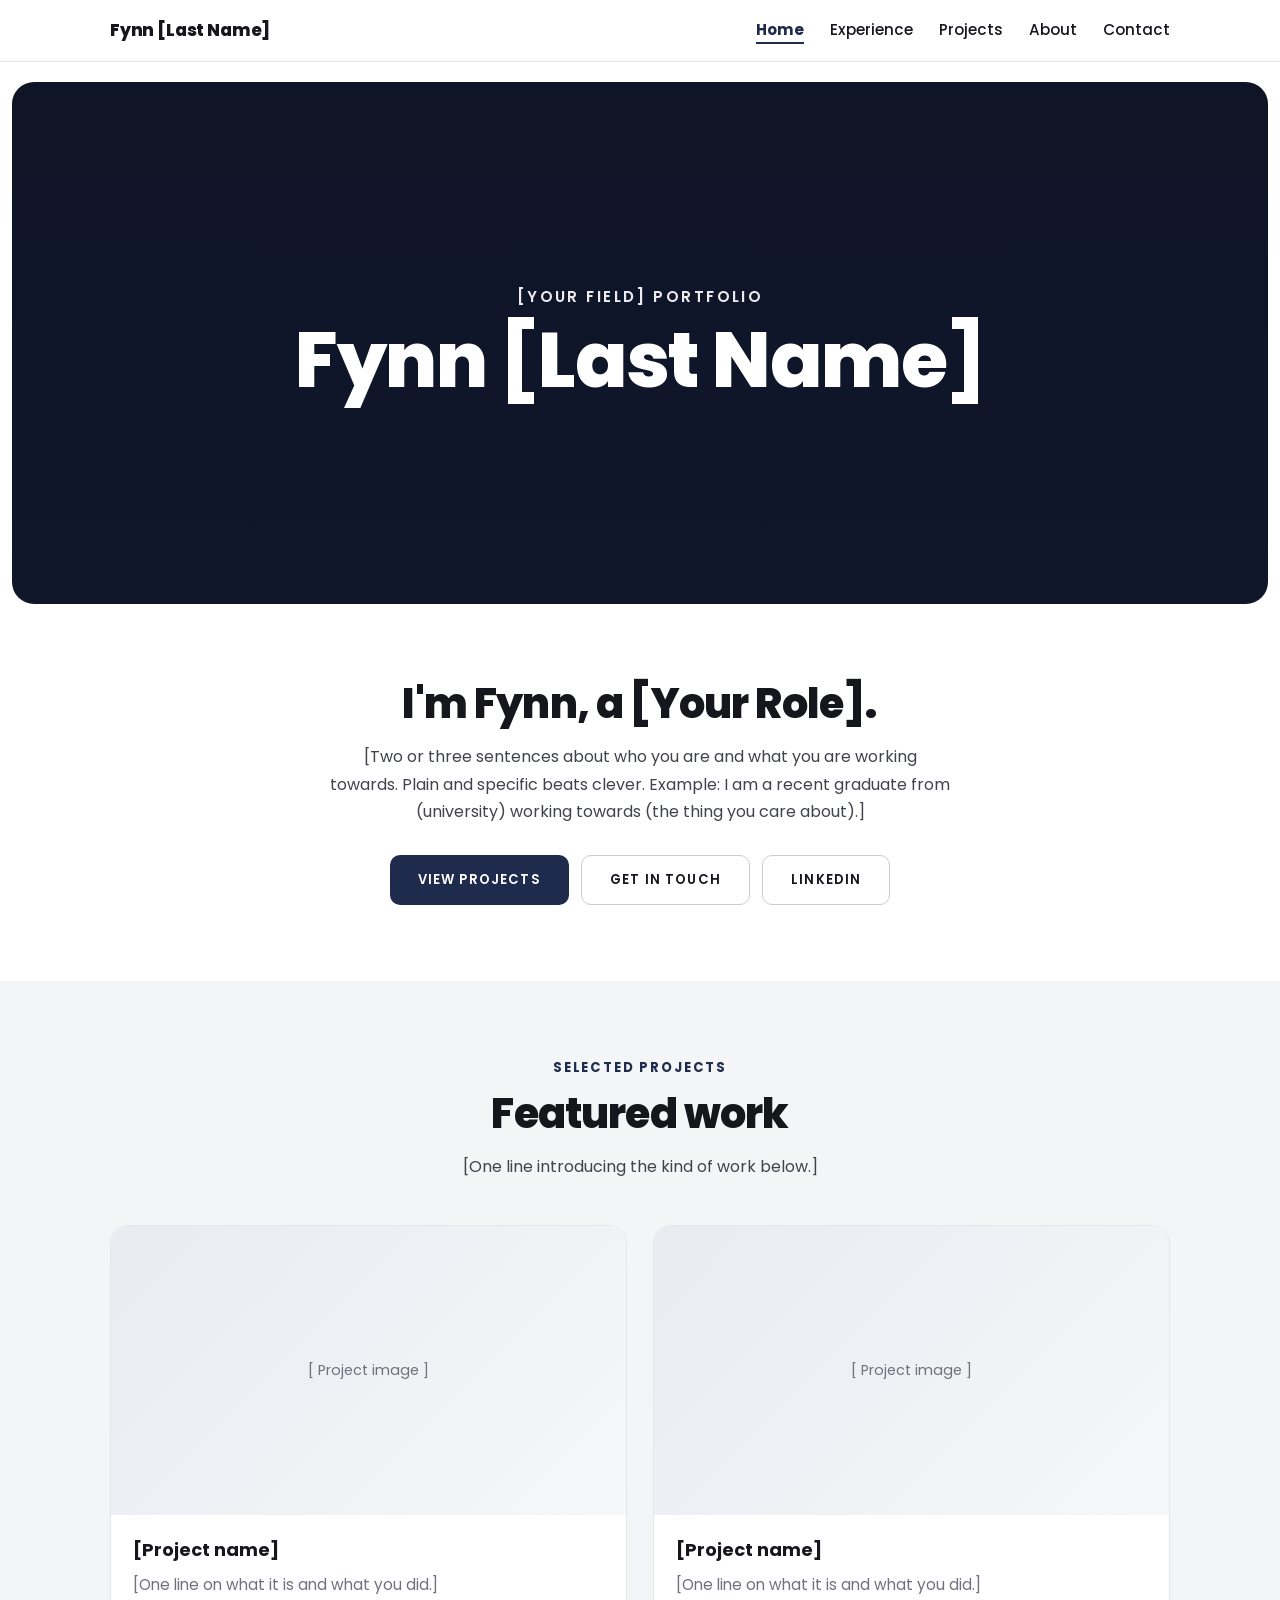
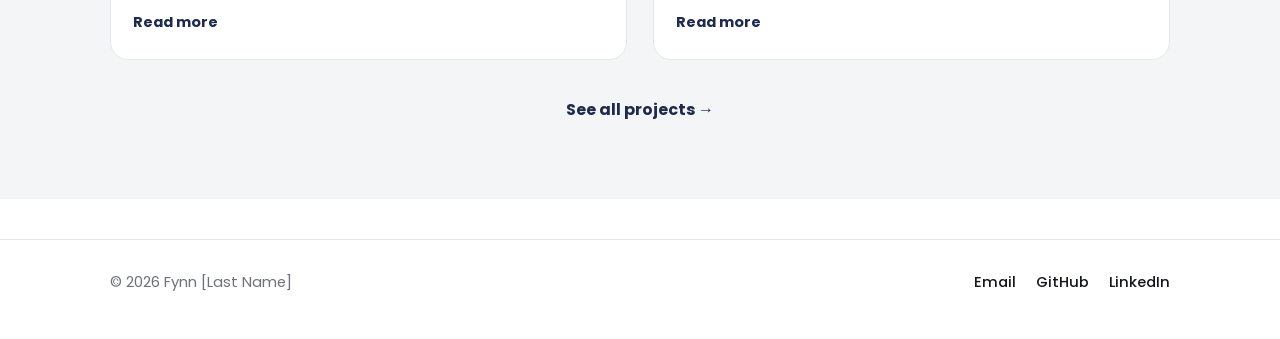
==== index.html @ 91747a7c "First Iteration of website" ====
<!DOCTYPE html>
<html lang="en">
<head>
  <meta charset="UTF-8">
  <meta name="viewport" content="width=device-width, initial-scale=1.0">
  <!-- Shows in the browser tab and in Google results. -->
  <title>Fynn [Last Name] - Portfolio</title>
  <!-- One short sentence about you, for search engines. -->
  <meta name="description" content="[Portfolio of Fynn, a (your role). One sentence about what you do.]">

  <!-- The Poppins font. Needs internet; falls back to a system font without it. -->
  <link rel="preconnect" href="https://fonts.googleapis.com">
  <link rel="preconnect" href="https://fonts.gstatic.com" crossorigin>
  <link href="https://fonts.googleapis.com/css2?family=Poppins:wght@400;500;600;700;800&display=swap" rel="stylesheet">

  <!-- The one stylesheet shared by every page. -->
  <link rel="stylesheet" href="styles.css">
</head>

<body>

  <!-- ============ NAVIGATION ============
       This nav is copied into all five pages. If you change a
       link, make the same change in every HTML file. The link
       for the page you are on gets class="active". -->
  <header class="topbar">
    <div class="wrap topbar-inner">
      <a class="wordmark" href="index.html">Fynn [Last Name]</a>
      <nav class="nav-links">
        <a href="index.html" class="active">Home</a>
        <a href="experience.html">Experience</a>
        <a href="projects.html">Projects</a>
        <a href="about.html">About</a>
        <a href="contact.html">Contact</a>
      </nav>
    </div>
  </header>

  <!-- ============ HERO BANNER ============
       The photo behind this text is set in styles.css, in the
       section marked "4. Homepage hero banner". Put your image
       at images/banner.jpg and it appears automatically. -->
  <section class="hero">
    <div>
      <p class="kicker">[Your Field] Portfolio</p>
      <h1>Fynn [Last Name]</h1>
    </div>
  </section>

  <!-- ============ INTRO ============ -->
  <section class="section">
    <div class="wrap">
      <h2 class="section-title">I'm Fynn, a [Your Role].</h2>
      <p class="section-sub">
        [Two or three sentences about who you are and what you are working
        towards. Plain and specific beats clever. Example: I am a recent
        graduate from (university) working towards (the thing you care about).]
      </p>
      <div class="btn-row">
        <a class="btn" href="projects.html">View Projects</a>
        <a class="btn btn-outline" href="contact.html">Get in Touch</a>
        <!-- Put your real LinkedIn address here. -->
        <a class="btn btn-outline" href="https://linkedin.com/in/yourusername">LinkedIn</a>
      </div>
    </div>
  </section>

  <!-- ============ FEATURED WORK ============
       Two highlights here; the full list lives on projects.html. -->
  <section class="section section-soft">
    <div class="wrap">
      <p class="eyebrow">Selected projects</p>
      <h2 class="section-title">Featured work</h2>
      <p class="section-sub">[One line introducing the kind of work below.]</p>

      <div class="project-grid">

        <!-- To add another card, copy one whole <article> block.
             To use a real photo, replace the <div class="thumb">
             line with:
             <img class="thumb" src="images/project-1.jpg" alt="[What the photo shows]"> -->
        <article class="card">
          <div class="thumb">[ Project image ]</div>
          <div class="card-body">
            <h3>[Project name]</h3>
            <p>[One line on what it is and what you did.]</p>
            <a class="card-link" href="projects.html">Read more</a>
          </div>
        </article>

        <article class="card">
          <div class="thumb">[ Project image ]</div>
          <div class="card-body">
            <h3>[Project name]</h3>
            <p>[One line on what it is and what you did.]</p>
            <a class="card-link" href="projects.html">Read more</a>
          </div>
        </article>

      </div>

      <p class="center-link"><a href="projects.html">See all projects →</a></p>
    </div>
  </section>

  <!-- ============ FOOTER ============
       Copied into all five pages, like the nav. -->
  <footer>
    <div class="wrap footer-inner">
      <p>&copy; <span id="year"></span> Fynn [Last Name]</p>
      <div class="footer-links">
        <!-- Update these with your real addresses. -->
        <a href="mailto:you@example.com">Email</a>
        <a href="https://github.com/yourusername">GitHub</a>
        <a href="https://linkedin.com/in/yourusername">LinkedIn</a>
      </div>
    </div>
  </footer>

  <!-- Fills in the current year automatically. -->
  <script>
    document.getElementById("year").textContent = new Date().getFullYear();
  </script>
</body>
</html>
---- styles.css ----
/* ==============================================================
   FYNN'S PORTFOLIO - SHARED STYLESHEET
   Every page links to this one file, so a change here updates
   the whole site at once.

   Quick map of this file:
     1. Colours & rounding  (edit these to re-theme everything)
     2. Base styles
     3. Top navigation bar
     4. Homepage hero banner   <- YOUR BANNER IMAGE LIVES HERE
     5. Sections & headings
     6. Buttons
     7. Project cards
     8. Experience & education rows
     9. About page
    10. Skills tags
    11. Footer
    12. Phones & accessibility
   ============================================================== */


/* ---- 1. Colours & rounding ---- */
:root {
  --paper: #ffffff;        /* page background */
  --paper-soft: #f4f5f7;   /* light grey band behind some sections */
  --ink: #16171d;          /* headings, near-black */
  --body-text: #41434c;    /* paragraph text */
  --muted: #6f727e;        /* secondary text */
  --navy: #1f2b4d;         /* buttons, links, highlights */
  --navy-dark: #141c33;    /* button hover + hero fallback colour */
  --line: #e6e7ec;         /* hairline borders */
  --radius: 18px;          /* rounded corners on cards */
}


/* ---- 2. Base styles ---- */
* { box-sizing: border-box; margin: 0; padding: 0; }

html { scroll-behavior: smooth; }

body {
  font-family: "Poppins", -apple-system, BlinkMacSystemFont, "Segoe UI",
               Roboto, Helvetica, Arial, sans-serif;
  background: var(--paper);
  color: var(--ink);
  line-height: 1.7;
  -webkit-font-smoothing: antialiased;
}

img { display: block; max-width: 100%; }

/* The centred column that most content sits inside. */
.wrap { width: min(1060px, 100% - 48px); margin-inline: auto; }


/* ---- 3. Top navigation bar ----
   The nav is copied into every page. If you change a link here
   in one HTML file, make the same change in all five files. */
.topbar {
  position: sticky;
  top: 0;
  z-index: 50;
  background: rgba(255, 255, 255, 0.92);
  backdrop-filter: blur(8px);
  border-bottom: 1px solid var(--line);
}
.topbar-inner {
  display: flex;
  align-items: center;
  justify-content: space-between;
  flex-wrap: wrap;
  gap: 10px 18px;
  padding: 16px 0;
}
.wordmark {
  font-weight: 800;
  font-size: 1.05rem;
  letter-spacing: -0.01em;
  color: var(--ink);
  text-decoration: none;
}
.nav-links { display: flex; flex-wrap: wrap; gap: 6px 26px; }
.nav-links a {
  color: var(--ink);
  text-decoration: none;
  font-size: 0.95rem;
  font-weight: 500;
  transition: color 0.15s ease;
}
.nav-links a:hover { color: var(--navy); }
/* The page you are currently on gets class="active" in the HTML. */
.nav-links a.active {
  color: var(--navy);
  font-weight: 700;
  text-decoration: underline;
  text-underline-offset: 7px;
  text-decoration-thickness: 2px;
}


/* ---- 4. Homepage hero banner ----
   YOUR BANNER IMAGE GOES HERE.
   Drop a wide image into the "images" folder and name it
   banner.jpg (or change the file name in the url(...) below).
   Until the file exists, the hero shows a deep navy backdrop
   instead, so nothing ever looks broken.
   The dark gradient layered on top keeps the white text
   readable over any photo. */
.hero {
  width: min(100% - 24px, 1560px);
  margin: 20px auto 0;
  min-height: clamp(340px, 58vh, 600px);
  border-radius: 22px;
  display: grid;
  place-items: center;
  text-align: center;
  padding: 48px 24px;
  color: #ffffff;
  background-color: var(--navy-dark);
  background-image:
    linear-gradient(rgba(10, 14, 28, 0.55), rgba(10, 14, 28, 0.35)),
    url("images/banner.jpg");
  background-size: cover;
  background-position: center;
}
.hero .kicker {
  font-size: 0.95rem;
  font-weight: 600;
  letter-spacing: 0.16em;
  text-transform: uppercase;
  opacity: 0.92;
}
.hero h1 {
  margin-top: 10px;
  font-size: clamp(2.6rem, 7.5vw, 4.8rem);
  font-weight: 800;
  letter-spacing: -0.02em;
  line-height: 1.05;
}


/* ---- 5. Sections & headings ---- */
.section { padding: 76px 0; }
.section-soft { background: var(--paper-soft); }

/* Small uppercase line above a heading, e.g. "Selected projects". */
.eyebrow {
  text-align: center;
  font-size: 0.82rem;
  font-weight: 700;
  letter-spacing: 0.14em;
  text-transform: uppercase;
  color: var(--navy);
}

/* Big centred headings, like "Summary" on the site you liked. */
.section-title {
  text-align: center;
  font-size: clamp(1.9rem, 4vw, 2.6rem);
  font-weight: 800;
  letter-spacing: -0.02em;
  line-height: 1.15;
}
.eyebrow + .section-title { margin-top: 10px; }

/* Even bigger version, used as the main title on inner pages. */
.page-title { font-size: clamp(2.3rem, 6vw, 3.3rem); }

/* The sentence underneath a heading. */
.section-sub {
  text-align: center;
  margin: 16px auto 0;
  max-width: 62ch;
  color: var(--body-text);
}


/* ---- 6. Buttons ---- */
.btn-row {
  margin-top: 30px;
  display: flex;
  flex-wrap: wrap;
  gap: 12px;
  justify-content: center;
}
.btn {
  display: inline-flex;
  align-items: center;
  justify-content: center;
  padding: 13px 28px;
  border-radius: 10px;
  background: var(--navy);
  color: #ffffff;
  text-decoration: none;
  font-size: 0.82rem;
  font-weight: 600;
  letter-spacing: 0.09em;
  text-transform: uppercase;
  transition: background 0.15s ease, color 0.15s ease,
              border-color 0.15s ease, transform 0.15s ease;
}
.btn:hover { background: var(--navy-dark); transform: translateY(-1px); }

/* Quieter version with just a border. */
.btn-outline {
  background: transparent;
  color: var(--ink);
  border: 1px solid #c9ccd6;
}
.btn-outline:hover {
  background: transparent;
  color: var(--navy);
  border-color: var(--navy);
}


/* ---- 7. Project cards ---- */
.project-grid {
  margin-top: 44px;
  display: grid;
  grid-template-columns: 1fr 1fr;
  gap: 26px;
}
.card {
  background: var(--paper);
  border: 1px solid var(--line);
  border-radius: var(--radius);
  overflow: hidden;
  transition: transform 0.18s ease, box-shadow 0.18s ease;
}
.card:hover {
  transform: translateY(-4px);
  box-shadow: 0 14px 34px rgba(22, 23, 29, 0.08);
}

/* The image area at the top of each card. Works as a grey
   placeholder <div> now, and as a real <img> once you swap one in. */
.thumb {
  width: 100%;
  aspect-ratio: 16 / 9;
  object-fit: cover;
  background: linear-gradient(135deg, #e9ebf1, #f6f7fa);
  display: grid;
  place-items: center;
  color: var(--muted);
  font-size: 0.9rem;
}
.card-body { padding: 20px 22px 24px; }
.card-body h3 { font-size: 1.12rem; font-weight: 700; }
.card-body p { margin-top: 6px; color: var(--muted); font-size: 0.96rem; }
.card-link {
  display: inline-block;
  margin-top: 12px;
  color: var(--navy);
  font-weight: 700;
  font-size: 0.9rem;
  text-decoration: none;
}
.card-link:hover { text-decoration: underline; }

/* Centred "See all projects" style link under a section. */
.center-link { margin-top: 36px; text-align: center; }
.center-link a { color: var(--navy); font-weight: 700; text-decoration: none; }
.center-link a:hover { text-decoration: underline; }


/* ---- 8. Experience & education rows ---- */
.xp-list { margin-top: 40px; }
.xp {
  display: grid;
  grid-template-columns: 200px 1fr;
  gap: 10px 32px;
  padding: 26px 0;
  border-top: 1px solid var(--line);
}
.xp:last-child { border-bottom: 1px solid var(--line); }
.xp .dates { color: var(--navy); font-weight: 700; font-size: 0.95rem; }
.xp .place { color: var(--muted); font-size: 0.9rem; margin-top: 2px; }
.xp h3 { font-size: 1.12rem; font-weight: 700; }
.xp .xp-body {
  margin-top: 6px;
  color: var(--body-text);
  font-size: 0.98rem;
  max-width: 62ch;
}


/* ---- 9. About page ---- */
.about-grid {
  margin-top: 44px;
  display: grid;
  grid-template-columns: 360px 1fr;
  gap: 48px;
  align-items: start;
}

/* Portrait photo slot. Same trick as .thumb: grey placeholder
   now, real photo later. */
.portrait {
  width: 100%;
  aspect-ratio: 4 / 5;
  border-radius: 24px;
  object-fit: cover;
  background: linear-gradient(160deg, #e9ebf1, #f6f7fa);
  display: grid;
  place-items: center;
  color: var(--muted);
  font-size: 0.9rem;
}
.about-text p { color: var(--body-text); }
.about-text p + p { margin-top: 16px; }


/* ---- 10. Skills tags ---- */
.tags {
  display: flex;
  flex-wrap: wrap;
  gap: 10px;
  justify-content: center;
  margin-top: 28px;
}
.tags span {
  background: #ffffff;
  border: 1px solid var(--line);
  border-radius: 10px;
  padding: 8px 16px;
  font-size: 0.92rem;
}

/* Small centred note, used on the contact page. */
.fineprint {
  margin-top: 28px;
  text-align: center;
  color: var(--muted);
  font-size: 0.92rem;
}


/* ---- 11. Footer ---- */
footer { border-top: 1px solid var(--line); margin-top: 40px; }
.footer-inner {
  padding: 30px 0 44px;
  display: flex;
  flex-wrap: wrap;
  align-items: center;
  justify-content: space-between;
  gap: 14px 24px;
  color: var(--muted);
  font-size: 0.92rem;
}
.footer-links { display: flex; flex-wrap: wrap; gap: 20px; }
.footer-links a { color: var(--ink); text-decoration: none; font-weight: 500; }
.footer-links a:hover { color: var(--navy); }


/* ---- 12. Phones & accessibility ---- */
:focus-visible {
  outline: 3px solid var(--navy);
  outline-offset: 3px;
  border-radius: 4px;
}

@media (max-width: 760px) {
  .section { padding: 56px 0; }
  .topbar-inner { justify-content: center; }
  .project-grid { grid-template-columns: 1fr; }
  .xp { grid-template-columns: 1fr; gap: 4px; padding: 22px 0; }
  .xp .place { margin-bottom: 8px; }
  .about-grid { grid-template-columns: 1fr; gap: 28px; }
  .portrait { max-width: 340px; margin-inline: auto; }
}

/* Respect people who prefer less motion. */
@media (prefers-reduced-motion: reduce) {
  html { scroll-behavior: auto; }
  * { transition: none !important; }
  .card:hover, .btn:hover { transform: none; }
}
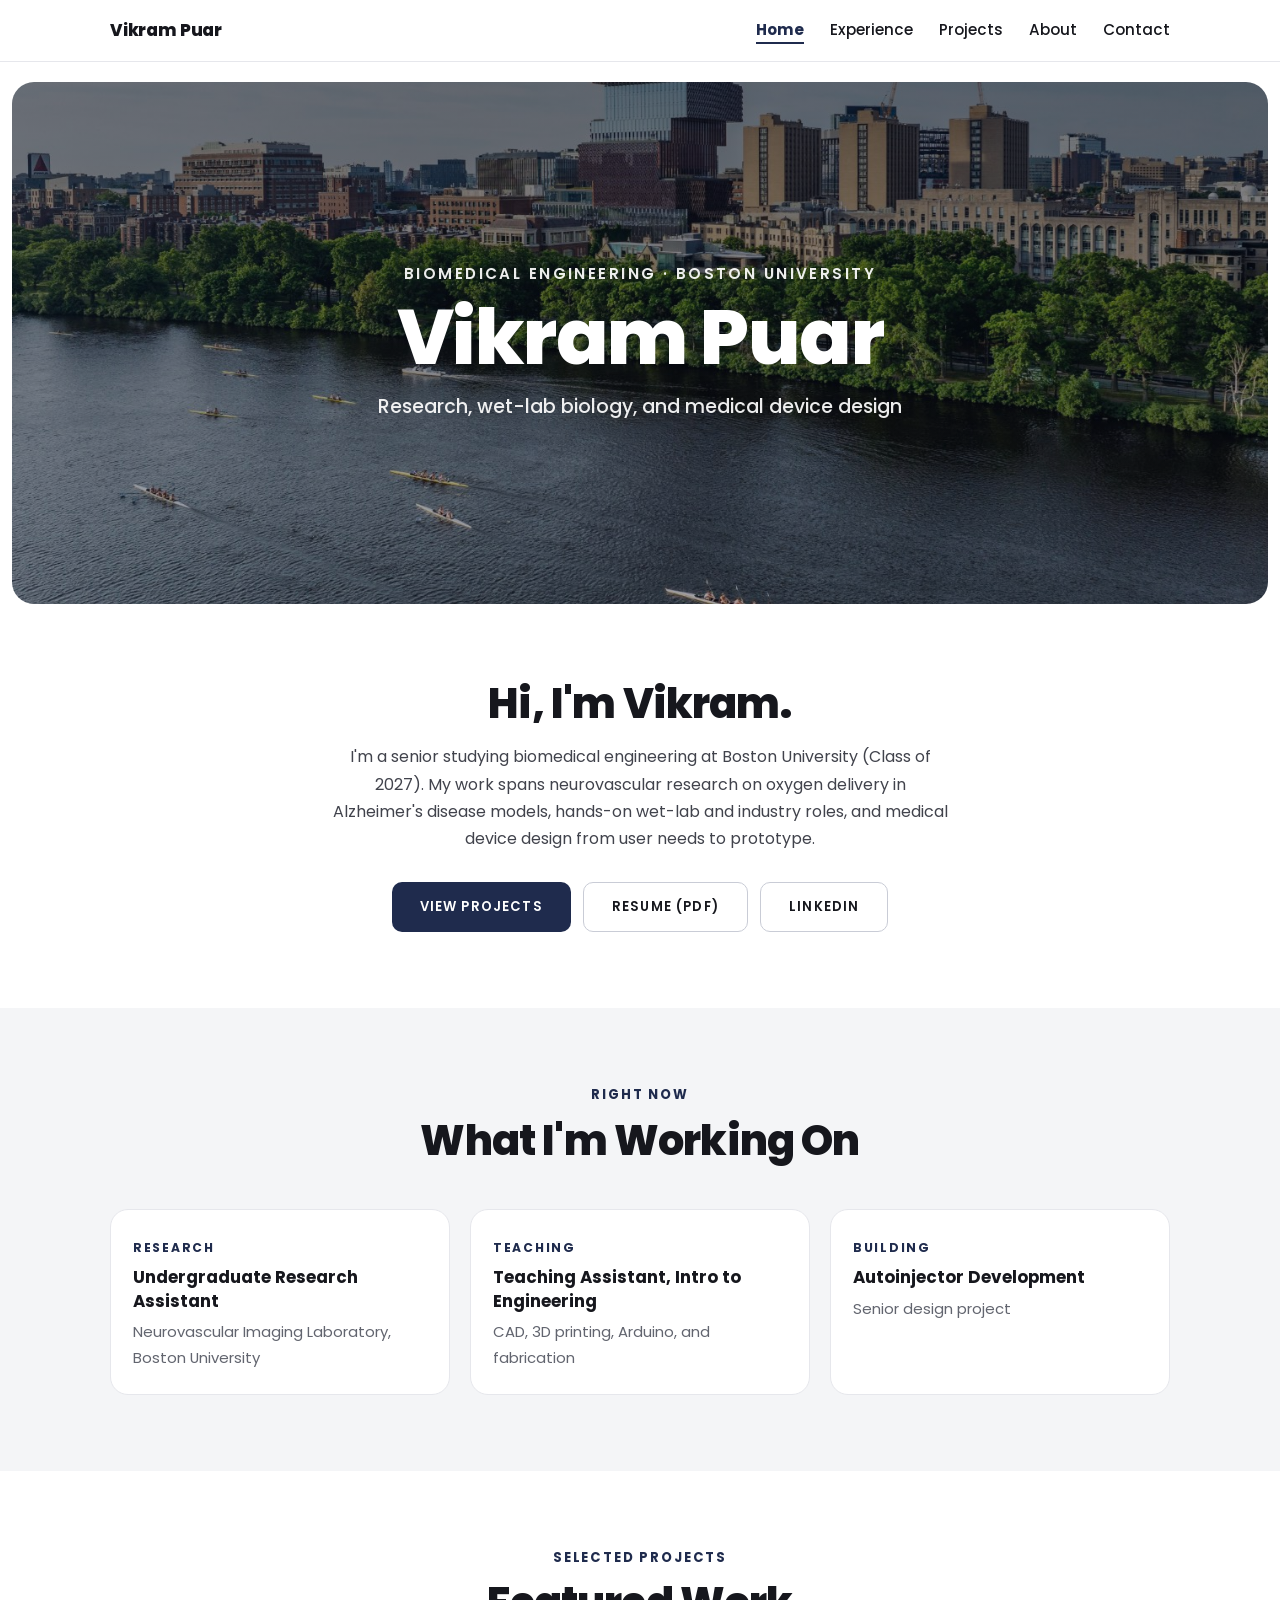
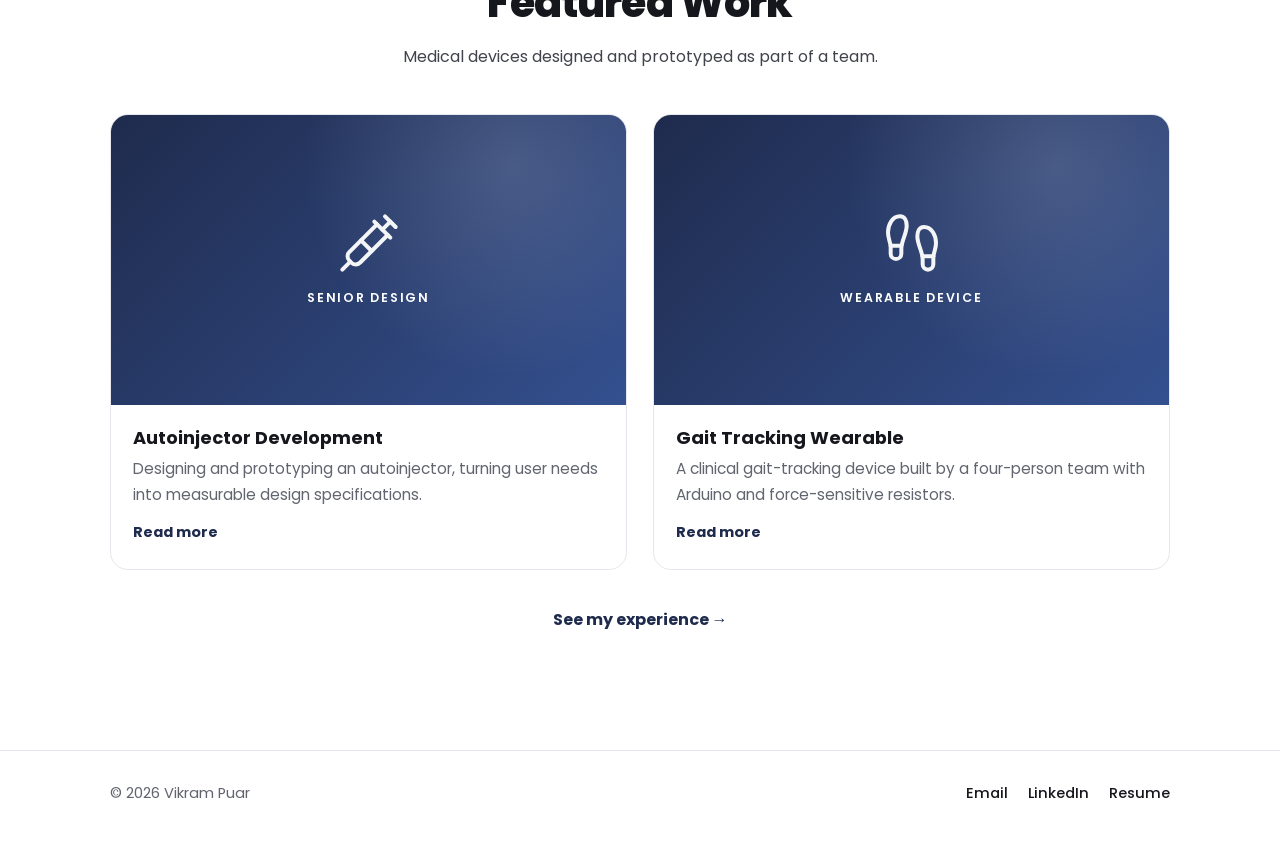
==== commit 3332e99e: "Version 2 of portfolio website Fill in resume content across all pages, move and compress the banner" ====
--- a/index.html
+++ b/index.html
@@ -4,9 +4,19 @@
   <meta charset="UTF-8">
   <meta name="viewport" content="width=device-width, initial-scale=1.0">
   <!-- Shows in the browser tab and in Google results. -->
-  <title>Fynn [Last Name] - Portfolio</title>
+  <title>Vikram Puar - Biomedical Engineering Portfolio</title>
   <!-- One short sentence about you, for search engines. -->
-  <meta name="description" content="[Portfolio of Fynn, a (your role). One sentence about what you do.]">
+  <meta name="description" content="Vikram Puar is a biomedical engineering student at Boston University working across neurovascular research, wet-lab biology, and medical device design.">
+
+  <!-- How the link looks when shared on LinkedIn, iMessage, etc.
+       If the site's address changes, update og:url and og:image. -->
+  <meta property="og:type" content="website">
+  <meta property="og:title" content="Vikram Puar - Biomedical Engineering Portfolio">
+  <meta property="og:description" content="Biomedical engineering student at Boston University. Research, wet-lab biology, and medical device design.">
+  <meta property="og:url" content="https://vikram-puar.github.io/portfolio/">
+  <meta property="og:image" content="https://vikram-puar.github.io/portfolio/images/banner.jpg">
+
+  <link rel="icon" href="favicon.svg" type="image/svg+xml">
 
   <!-- The Poppins font. Needs internet; falls back to a system font without it. -->
   <link rel="preconnect" href="https://fonts.googleapis.com">
@@ -25,9 +35,9 @@
        for the page you are on gets class="active". -->
   <header class="topbar">
     <div class="wrap topbar-inner">
-      <a class="wordmark" href="index.html">Fynn [Last Name]</a>
+      <a class="wordmark" href="index.html">Vikram Puar</a>
       <nav class="nav-links">
-        <a href="index.html" class="active">Home</a>
+        <a href="index.html" class="active" aria-current="page">Home</a>
         <a href="experience.html">Experience</a>
         <a href="projects.html">Projects</a>
         <a href="about.html">About</a>
@@ -36,83 +46,118 @@
     </div>
   </header>
 
+  <main>
+
   <!-- ============ HERO BANNER ============
-       The photo behind this text is set in styles.css, in the
-       section marked "4. Homepage hero banner". Put your image
-       at images/banner.jpg and it appears automatically. -->
+       The photo behind this text is images/banner.jpg, set in
+       styles.css under "4. Homepage hero banner". -->
   <section class="hero">
     <div>
-      <p class="kicker">[Your Field] Portfolio</p>
-      <h1>Fynn [Last Name]</h1>
+      <p class="kicker">Biomedical Engineering &middot; Boston University</p>
+      <h1>Vikram Puar</h1>
+      <p class="tagline">Research, wet-lab biology, and medical device design</p>
     </div>
   </section>
 
   <!-- ============ INTRO ============ -->
   <section class="section">
     <div class="wrap">
-      <h2 class="section-title">I'm Fynn, a [Your Role].</h2>
+      <h2 class="section-title">Hi, I'm Vikram.</h2>
       <p class="section-sub">
-        [Two or three sentences about who you are and what you are working
-        towards. Plain and specific beats clever. Example: I am a recent
-        graduate from (university) working towards (the thing you care about).]
+        I'm a senior studying biomedical engineering at Boston University
+        (Class of 2027). My work spans neurovascular research on oxygen
+        delivery in Alzheimer's disease models, hands-on wet-lab and
+        industry roles, and medical device design from user needs to
+        prototype.
       </p>
       <div class="btn-row">
         <a class="btn" href="projects.html">View Projects</a>
-        <a class="btn btn-outline" href="contact.html">Get in Touch</a>
-        <!-- Put your real LinkedIn address here. -->
-        <a class="btn btn-outline" href="https://linkedin.com/in/yourusername">LinkedIn</a>
+        <a class="btn btn-outline" href="Vikram-Puar-Resume.pdf" target="_blank" rel="noopener">Resume (PDF)</a>
+        <a class="btn btn-outline" href="https://www.linkedin.com/in/vikram-puar/" target="_blank" rel="noopener">LinkedIn</a>
+      </div>
+    </div>
+  </section>
+
+  <!-- ============ CURRENTLY ============
+       What you are doing right now. Update these as things change. -->
+  <section class="section section-soft">
+    <div class="wrap">
+      <p class="eyebrow">Right now</p>
+      <h2 class="section-title">What I'm Working On</h2>
+
+      <div class="now-grid">
+        <div class="now-item">
+          <p class="label">Research</p>
+          <h3>Undergraduate Research Assistant</h3>
+          <p>Neurovascular Imaging Laboratory, Boston University</p>
+        </div>
+        <div class="now-item">
+          <p class="label">Teaching</p>
+          <h3>Teaching Assistant, Intro to Engineering</h3>
+          <p>CAD, 3D printing, Arduino, and fabrication</p>
+        </div>
+        <div class="now-item">
+          <p class="label">Building</p>
+          <h3>Autoinjector Development</h3>
+          <p>Senior design project</p>
+        </div>
       </div>
     </div>
   </section>
 
   <!-- ============ FEATURED WORK ============
-       Two highlights here; the full list lives on projects.html. -->
-  <section class="section section-soft">
+       Two highlights here; the full details live on projects.html. -->
+  <section class="section">
     <div class="wrap">
       <p class="eyebrow">Selected projects</p>
-      <h2 class="section-title">Featured work</h2>
-      <p class="section-sub">[One line introducing the kind of work below.]</p>
+      <h2 class="section-title">Featured Work</h2>
+      <p class="section-sub">Medical devices designed and prototyped as part of a team.</p>
 
       <div class="project-grid">
 
-        <!-- To add another card, copy one whole <article> block.
-             To use a real photo, replace the <div class="thumb">
-             line with:
-             <img class="thumb" src="images/project-1.jpg" alt="[What the photo shows]"> -->
+        <!-- To use a real photo, replace the <div class="thumb ..."> block
+             with: <img class="thumb" src="images/autoinjector.jpg" alt="[What the photo shows]"> -->
         <article class="card">
-          <div class="thumb">[ Project image ]</div>
+          <div class="thumb thumb-art">
+            <svg viewBox="0 0 24 24" fill="none" stroke="currentColor" stroke-width="1.5" stroke-linecap="round" stroke-linejoin="round" aria-hidden="true"><path d="m18 2 4 4"/><path d="m17 7 3-3"/><path d="M19 9 8.7 19.3c-1 1-2.5 1-3.4 0l-.6-.6c-1-1-1-2.5 0-3.4L15 5"/><path d="m9 11 4 4"/><path d="m5 19-3 3"/><path d="m14 4 6 6"/></svg>
+            <span>Senior Design</span>
+          </div>
           <div class="card-body">
-            <h3>[Project name]</h3>
-            <p>[One line on what it is and what you did.]</p>
-            <a class="card-link" href="projects.html">Read more</a>
+            <h3>Autoinjector Development</h3>
+            <p>Designing and prototyping an autoinjector, turning user needs into measurable design specifications.</p>
+            <a class="card-link" href="projects.html#autoinjector">Read more</a>
           </div>
         </article>
 
         <article class="card">
-          <div class="thumb">[ Project image ]</div>
+          <div class="thumb thumb-art">
+            <svg viewBox="0 0 24 24" fill="none" stroke="currentColor" stroke-width="1.5" stroke-linecap="round" stroke-linejoin="round" aria-hidden="true"><path d="M4 16v-2.38C4 11.5 2.97 10.5 3 8c.03-2.72 1.49-6 4.5-6C9.37 2 10 3.8 10 5.5c0 3.11-2 5.66-2 8.68V16a2 2 0 1 1-4 0Z"/><path d="M20 20v-2.38c0-2.12 1.03-3.12 1-5.62-.03-2.72-1.49-6-4.5-6C14.63 6 14 7.8 14 9.5c0 3.11 2 5.66 2 8.68V20a2 2 0 1 0 4 0Z"/><path d="M16 17h4"/><path d="M4 13h4"/></svg>
+            <span>Wearable Device</span>
+          </div>
           <div class="card-body">
-            <h3>[Project name]</h3>
-            <p>[One line on what it is and what you did.]</p>
-            <a class="card-link" href="projects.html">Read more</a>
+            <h3>Gait Tracking Wearable</h3>
+            <p>A clinical gait-tracking device built by a four-person team with Arduino and force-sensitive resistors.</p>
+            <a class="card-link" href="projects.html#gait-wearable">Read more</a>
           </div>
         </article>
 
       </div>
 
-      <p class="center-link"><a href="projects.html">See all projects →</a></p>
+      <p class="center-link"><a href="experience.html">See my experience →</a></p>
     </div>
   </section>
+
+  </main>
 
   <!-- ============ FOOTER ============
        Copied into all five pages, like the nav. -->
   <footer>
     <div class="wrap footer-inner">
-      <p>&copy; <span id="year"></span> Fynn [Last Name]</p>
+      <p>&copy; <span id="year"></span> Vikram Puar</p>
       <div class="footer-links">
-        <!-- Update these with your real addresses. -->
-        <a href="mailto:you@example.com">Email</a>
-        <a href="https://github.com/yourusername">GitHub</a>
-        <a href="https://linkedin.com/in/yourusername">LinkedIn</a>
+        <a href="mailto:vikramp@bu.edu">Email</a>
+        <a href="https://www.linkedin.com/in/vikram-puar/" target="_blank" rel="noopener">LinkedIn</a>
+        <a href="Vikram-Puar-Resume.pdf" target="_blank" rel="noopener">Resume</a>
       </div>
     </div>
   </footer>
--- a/styles.css
+++ b/styles.css
@@ -1,5 +1,5 @@
 /* ==============================================================
-   FYNN'S PORTFOLIO - SHARED STYLESHEET
+   VIKRAM PUAR PORTFOLIO - SHARED STYLESHEET
    Every page links to this one file, so a change here updates
    the whole site at once.
 
@@ -25,7 +25,7 @@
   --paper-soft: #f4f5f7;   /* light grey band behind some sections */
   --ink: #16171d;          /* headings, near-black */
   --body-text: #41434c;    /* paragraph text */
-  --muted: #6f727e;        /* secondary text */
+  --muted: #62656f;        /* secondary text */
   --navy: #1f2b4d;         /* buttons, links, highlights */
   --navy-dark: #141c33;    /* button hover + hero fallback colour */
   --line: #e6e7ec;         /* hairline borders */
@@ -36,9 +36,14 @@
 /* ---- 2. Base styles ---- */
 * { box-sizing: border-box; margin: 0; padding: 0; }
 
-html { scroll-behavior: smooth; }
+/* scroll-padding keeps #anchor targets from hiding under the sticky nav. */
+html { scroll-behavior: smooth; scroll-padding-top: 80px; }
 
 body {
+  /* Column layout so the footer sits at the bottom on short pages. */
+  min-height: 100vh;
+  display: flex;
+  flex-direction: column;
   font-family: "Poppins", -apple-system, BlinkMacSystemFont, "Segoe UI",
                Roboto, Helvetica, Arial, sans-serif;
   background: var(--paper);
@@ -47,6 +52,7 @@
   -webkit-font-smoothing: antialiased;
 }
 
+main { flex: 1; }
 img { display: block; max-width: 100%; }
 
 /* The centred column that most content sits inside. */
@@ -121,7 +127,9 @@
     linear-gradient(rgba(10, 14, 28, 0.55), rgba(10, 14, 28, 0.35)),
     url("images/banner.jpg");
   background-size: cover;
-  background-position: center;
+  /* Which part of the photo stays in view: "center 35%" keeps the
+     skyline and the rowers. Raise or lower the % to shift it. */
+  background-position: center 35%;
 }
 .hero .kicker {
   font-size: 0.95rem;
@@ -136,6 +144,12 @@
   font-weight: 800;
   letter-spacing: -0.02em;
   line-height: 1.05;
+}
+.hero .tagline {
+  margin-top: 14px;
+  font-size: clamp(1rem, 2.2vw, 1.2rem);
+  font-weight: 500;
+  opacity: 0.92;
 }
 
 
@@ -245,9 +259,72 @@
   color: var(--muted);
   font-size: 0.9rem;
 }
+/* Cover tile used instead of a photo: navy gradient, line icon
+   and a short label. Swap in an <img class="thumb"> any time. */
+.thumb-art {
+  background:
+    radial-gradient(circle at 78% 18%, rgba(255, 255, 255, 0.14), transparent 45%),
+    linear-gradient(135deg, var(--navy) 0%, #34508f 100%);
+  color: #ffffff;
+  align-content: center;
+  gap: 12px;
+  font-size: 0.78rem;
+  font-weight: 600;
+  letter-spacing: 0.14em;
+  text-transform: uppercase;
+}
+.thumb-art svg { width: 64px; height: 64px; justify-self: center; opacity: 0.95; }
+
 .card-body { padding: 20px 22px 24px; }
-.card-body h3 { font-size: 1.12rem; font-weight: 700; }
+.card-body h2, .card-body h3 { font-size: 1.12rem; font-weight: 700; line-height: 1.4; }
 .card-body p { margin-top: 6px; color: var(--muted); font-size: 0.96rem; }
+.card-body .meta {
+  margin-top: 2px;
+  color: var(--navy);
+  font-size: 0.85rem;
+  font-weight: 600;
+}
+.card-body ul {
+  margin-top: 10px;
+  padding-left: 18px;
+  color: var(--body-text);
+  font-size: 0.95rem;
+}
+.card-body li + li { margin-top: 4px; }
+
+/* Small tool/skill labels at the bottom of a project card. */
+.mini-tags { display: flex; flex-wrap: wrap; gap: 8px; margin-top: 16px; }
+.mini-tags span {
+  background: var(--paper-soft);
+  border-radius: 8px;
+  padding: 3px 10px;
+  font-size: 0.8rem;
+  font-weight: 500;
+  color: var(--body-text);
+}
+
+/* "Currently" row on the homepage. */
+.now-grid {
+  margin-top: 44px;
+  display: grid;
+  grid-template-columns: repeat(3, 1fr);
+  gap: 20px;
+}
+.now-item {
+  background: var(--paper);
+  border: 1px solid var(--line);
+  border-radius: var(--radius);
+  padding: 22px 22px 24px;
+}
+.now-item .label {
+  font-size: 0.76rem;
+  font-weight: 700;
+  letter-spacing: 0.14em;
+  text-transform: uppercase;
+  color: var(--navy);
+}
+.now-item h3 { margin-top: 8px; font-size: 1.05rem; font-weight: 700; line-height: 1.4; }
+.now-item p { margin-top: 6px; color: var(--muted); font-size: 0.93rem; }
 .card-link {
   display: inline-block;
   margin-top: 12px;
@@ -277,12 +354,15 @@
 .xp .dates { color: var(--navy); font-weight: 700; font-size: 0.95rem; }
 .xp .place { color: var(--muted); font-size: 0.9rem; margin-top: 2px; }
 .xp h3 { font-size: 1.12rem; font-weight: 700; }
+.xp .role { color: var(--muted); font-weight: 500; font-size: 0.98rem; }
 .xp .xp-body {
   margin-top: 6px;
   color: var(--body-text);
   font-size: 0.98rem;
   max-width: 62ch;
 }
+.xp ul.xp-body { padding-left: 18px; }
+.xp ul.xp-body li + li { margin-top: 4px; }
 
 
 /* ---- 9. About page ---- */
@@ -307,6 +387,14 @@
   color: var(--muted);
   font-size: 0.9rem;
 }
+/* Initials shown in the portrait slot until a real photo is added. */
+.monogram {
+  background: linear-gradient(160deg, var(--navy) 0%, #34508f 100%);
+  color: #ffffff;
+  font-size: clamp(4rem, 9vw, 6rem);
+  font-weight: 800;
+  letter-spacing: -0.02em;
+}
 .about-text p { color: var(--body-text); }
 .about-text p + p { margin-top: 16px; }
 
@@ -326,6 +414,28 @@
   padding: 8px 16px;
   font-size: 0.92rem;
 }
+
+/* Skills split into labelled groups on the About page. */
+.skill-groups {
+  margin-top: 40px;
+  display: grid;
+  grid-template-columns: repeat(3, 1fr);
+  gap: 28px;
+}
+.skill-groups h3 {
+  text-align: center;
+  font-size: 0.82rem;
+  font-weight: 700;
+  letter-spacing: 0.14em;
+  text-transform: uppercase;
+  color: var(--navy);
+}
+.skill-groups .tags { margin-top: 14px; }
+
+/* Email address written out under the contact buttons. */
+.email-line { margin-top: 18px; text-align: center; }
+.email-line a { color: var(--navy); font-weight: 600; text-decoration: none; }
+.email-line a:hover { text-decoration: underline; }
 
 /* Small centred note, used on the contact page. */
 .fineprint {
@@ -357,17 +467,23 @@
 :focus-visible {
   outline: 3px solid var(--navy);
   outline-offset: 3px;
-  border-radius: 4px;
 }
 
 @media (max-width: 760px) {
   .section { padding: 56px 0; }
+  /* On phones the nav wraps to two rows, so it scrolls away
+     instead of sticking and covering the page. */
+  .topbar { position: static; }
   .topbar-inner { justify-content: center; }
+  .nav-links { justify-content: center; gap: 6px 20px; }
   .project-grid { grid-template-columns: 1fr; }
+  .now-grid { grid-template-columns: 1fr; gap: 14px; }
+  .skill-groups { grid-template-columns: 1fr; }
   .xp { grid-template-columns: 1fr; gap: 4px; padding: 22px 0; }
   .xp .place { margin-bottom: 8px; }
   .about-grid { grid-template-columns: 1fr; gap: 28px; }
   .portrait { max-width: 340px; margin-inline: auto; }
+  .monogram { max-width: 200px; aspect-ratio: 1; font-size: 3.5rem; }
 }
 
 /* Respect people who prefer less motion. */
